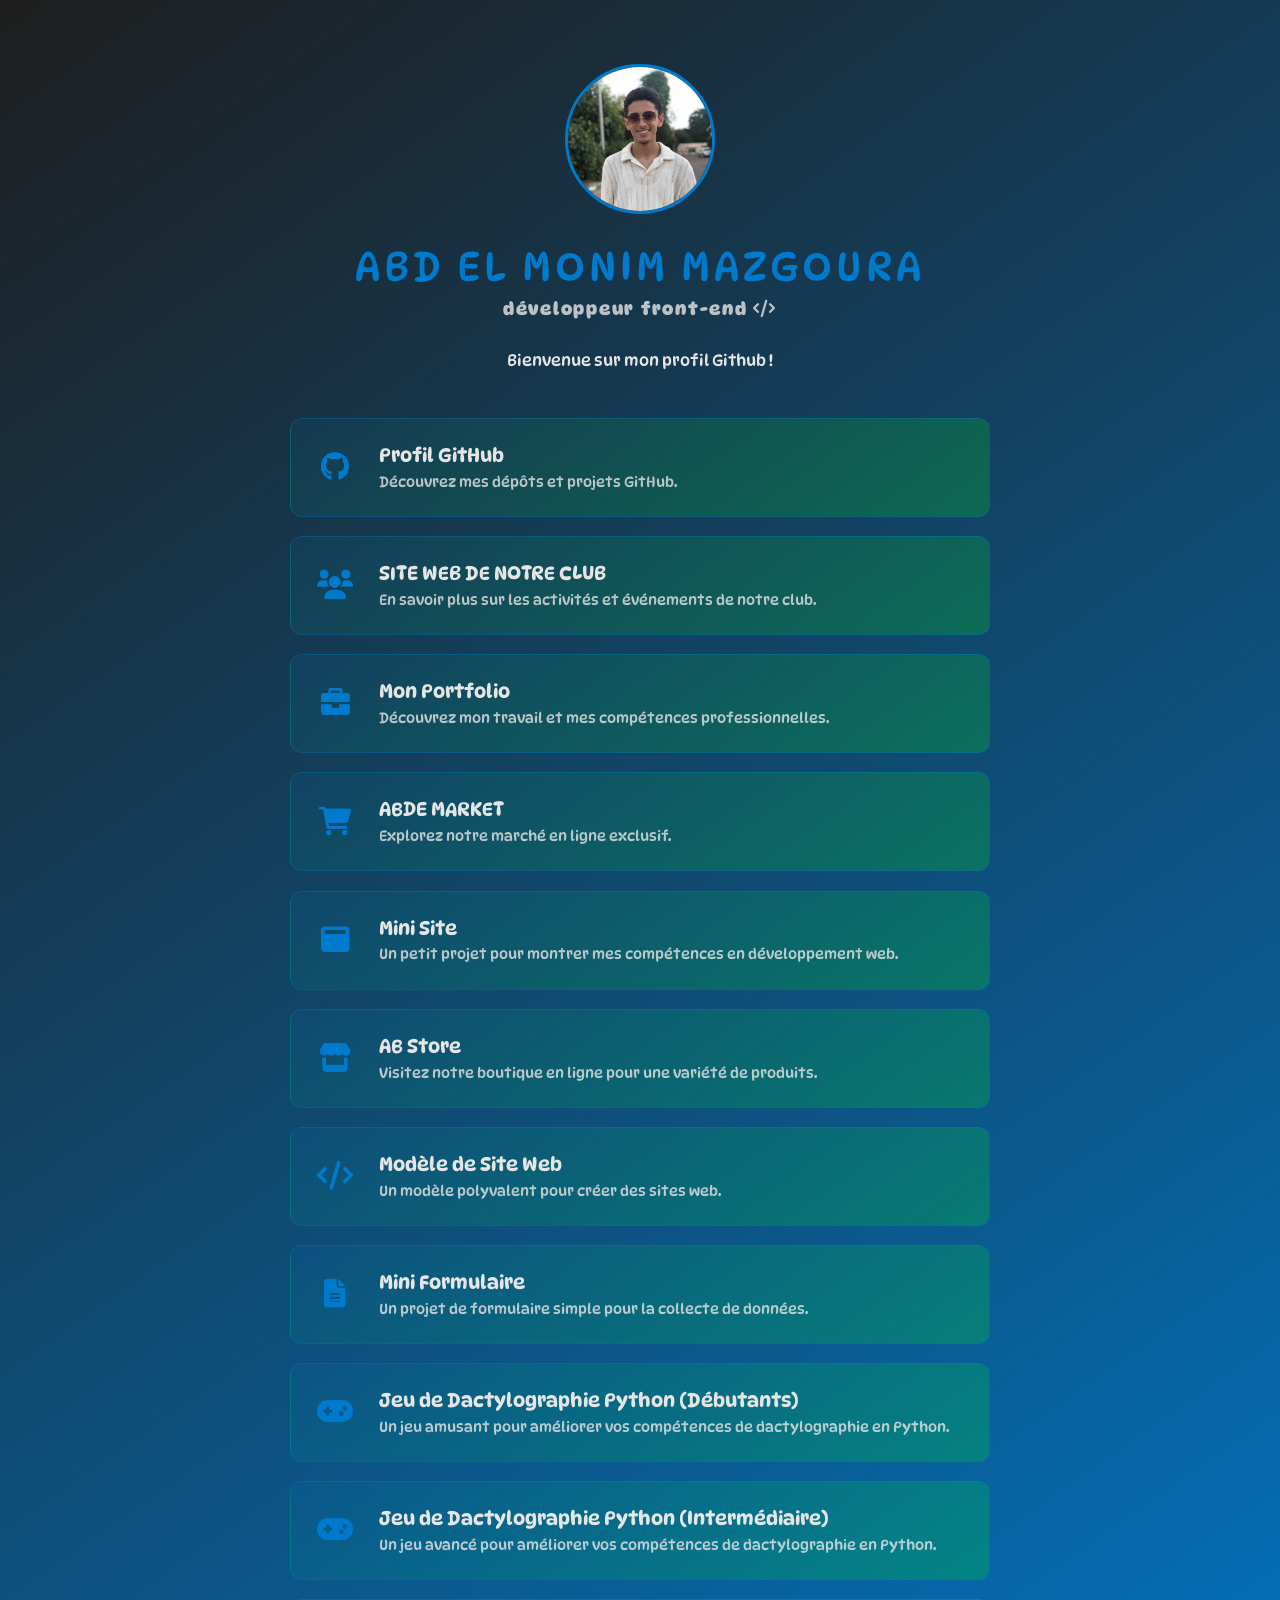
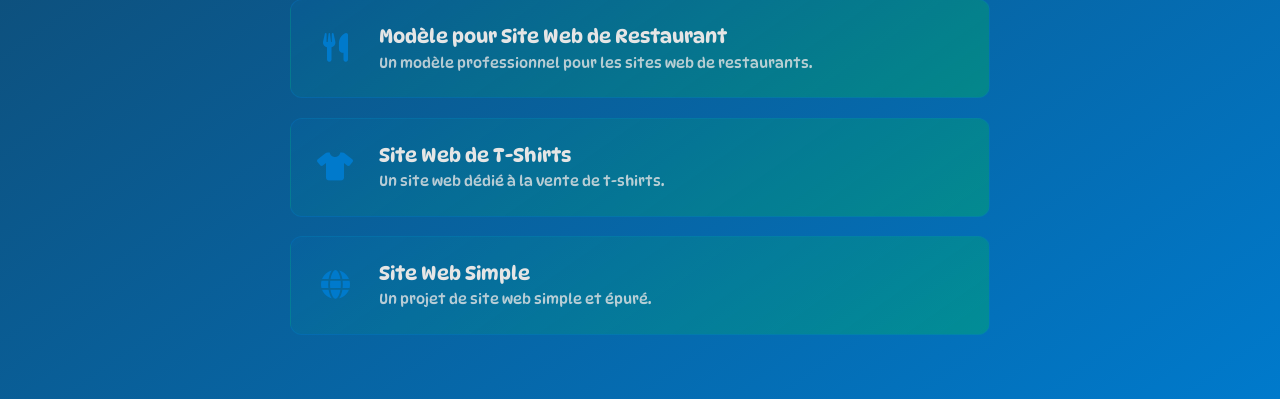
==== GITHUB.html @ 182b6c5c "Update GITHUB.html" ====
<!DOCTYPE html>
<html lang="fr">
<head>
  <meta charset="UTF-8">
  <meta name="viewport" content="width=device-width, initial-scale=1.0">
  <title>Abd El Monim Mazgoura | Développeur Front-End</title>
  <link rel="stylesheet" href="https://cdnjs.cloudflare.com/ajax/libs/font-awesome/6.0.0-beta3/css/all.min.css">
  <link rel="icon" type="image/x-icon" href="2.png">
  <link rel="stylesheet" href="https://fonts.googleapis.com/css2?family=DynaPuff:wght@300;400;500&display=swap">
  <link rel="stylesheet" href="style2.CSS">
</head>

<body>
  <div class="profil-container">
    <a href="index.html" style="background-color: transparent;box-shadow: 0 0 0;">
      <img src="minee.jpg" alt="Portrait Professionnel" class="photo-profil">
    </a>
    <h1>ABD EL MONIM MAZGOURA</h1>
    <h2>développeur front-end <i class="fas fa-code"></i></h2>
    <p>Bienvenue sur mon profil Github !</p>
  </div>

  <div class="grid-liens">
    <a href="https://github.com/ABDE777" class="lien-premium" target="_blank" rel="noopener">
      <i class="icone fab fa-github"></i>
      <div class="texte-lien">
        <div class="titre-lien">Profil GitHub</div>
        <div class="description-lien">Découvrez mes dépôts et projets GitHub.</div>
      </div>
    </a>

    <a href="https://clubitisfo.vercel.app/" class="lien-premium" target="_blank" rel="noopener">
      <i class="icone fas fa-users"></i>
      <div class="texte-lien">
        <div class="titre-lien">SITE WEB DE NOTRE CLUB</div>
        <div class="description-lien">En savoir plus sur les activités et événements de notre club.</div>
      </div>
    </a>

    <a href="https://abdel-portfolioo.vercel.app/" class="lien-premium" target="_blank" rel="noopener">
      <i class="icone fas fa-briefcase"></i>
      <div class="texte-lien">
        <div class="titre-lien">Mon Portfolio</div>
        <div class="description-lien">Découvrez mon travail et mes compétences professionnelles.</div>
      </div>
    </a>

    <a href="https://abde777.github.io/ABDE-MARKET/" class="lien-premium" target="_blank" rel="noopener">
      <i class="icone fas fa-shopping-cart"></i>
      <div class="texte-lien">
        <div class="titre-lien">ABDE MARKET</div>
        <div class="description-lien">Explorez notre marché en ligne exclusif.</div>
      </div>
    </a>

    <a href="https://abde777.github.io/tp/" class="lien-premium" target="_blank" rel="noopener">
      <i class="icone fas fa-window-maximize"></i>
      <div class="texte-lien">
        <div class="titre-lien">Mini Site</div>
        <div class="description-lien">Un petit projet pour montrer mes compétences en développement web.</div>
      </div>
    </a>

    <a href="https://abde777.github.io/AB-STORE/iindex.html" class="lien-premium" target='_blank' rel="noopener">
      <i class="icone fas fa-store"></i>
      <div class="texte-lien">
        <div class="titre-lien">AB Store</div>
        <div class="description-lien">Visitez notre boutique en ligne pour une variété de produits.</div>
      </div>
    </a>

    <a href="https://abde777.github.io/website-template/index.HTML" class="lien-premium" target="_blank" rel="noopener">
      <i class="icone fas fa-code"></i>
      <div class="texte-lien">
        <div class="titre-lien">Modèle de Site Web</div>
        <div class="description-lien">Un modèle polyvalent pour créer des sites web.</div>
      </div>
    </a>

    <a href="https://abde777.github.io/formulaire-simple/FORMULAIRE.html" class="lien-premium" target="_blank" rel="noopener">
      <i class="icone fas fa-file-alt"></i>
      <div class="texte-lien">
        <div class="titre-lien">Mini Formulaire</div>
        <div class="description-lien">Un projet de formulaire simple pour la collecte de données.</div>
      </div>
    </a>

    <a href="https://abde777.github.io/python-type-game/py%20game/index.html" class="lien-premium" target="_blank" rel="noopener">
      <i class="icone fas fa-gamepad"></i>
      <div class="texte-lien">
        <div class="titre-lien">Jeu de Dactylographie Python (Débutants)</div>
        <div class="description-lien">Un jeu amusant pour améliorer vos compétences de dactylographie en Python.</div>
      </div>
    </a>

    <a href="https://abde777.github.io/py-game-type-2-/py%20game%20adv/index.html" class="lien-premium" target="_blank" rel="noopener">
      <i class="icone fas fa-gamepad"></i>
      <div class="texte-lien">
        <div class="titre-lien">Jeu de Dactylographie Python (Intermédiaire)</div>
        <div class="description-lien">Un jeu avancé pour améliorer vos compétences de dactylographie en Python.</div>
      </div>
    </a>

    <a href="https://abde777.github.io/template-restaurant/" class="lien-premium" target="_blank" rel="noopener">
      <i class="icone fas fa-utensils"></i>
      <div class="texte-lien">
        <div class="titre-lien">Modèle pour Site Web de Restaurant</div>
        <div class="description-lien">Un modèle professionnel pour les sites web de restaurants.</div>
      </div>
    </a>

    <a href="https://abde777.github.io/SITE2/1stproject/home.html" class="lien-premium" target="_blank" rel="noopener">
      <i class="icone fas fa-tshirt"></i>
      <div class="texte-lien">
        <div class="titre-lien">Site Web de T-Shirts</div>
        <div class="description-lien">Un site web dédié à la vente de t-shirts.</div>
      </div>
    </a>

    <a href="https://abde777.github.io/SITE1/2ND%20PROJECT/index.html" class="lien-premium" target="_blank" rel="noopener">
      <i class="icone fas fa-globe"></i>
      <div class="texte-lien">
        <div class="titre-lien">Site Web Simple</div>
        <div class="description-lien">Un projet de site web simple et épuré.</div>
      </div>
    </a>
  </div>
</body>

</html>
---- style2.CSS ----
:root {
  --noir-profondeur: #1e1e1e;
  --bleu-tech: #007acc;
  --vert-code: #00ff00;
  --blanc-luxe: #e5e5e5;
  --transition: all 0.4s cubic-bezier(0.23, 1, 0.32, 1);
}

* {
  margin: 0;
  padding: 0;
  box-sizing: border-box;
  font-family: "DynaPuff", sans-serif;
}

body {
  background: linear-gradient(145deg, #1e1e1e, #007acc);
  color: var(--blanc-luxe);
  min-height: 100vh;
  display: flex;
  flex-direction: column;
  align-items: center;
  padding: 4rem 1rem;
}

.profil-container {
  text-align: center;
  margin-bottom: 3rem;
  animation: fadeIn 2s ease-in-out;
}

.photo-profil {
  width: 150px;
  height: 150px;
  border-radius: 50%;
  border: 3px solid var(--bleu-tech);
  margin-bottom: 1.5rem;
  transition: transform 0.4s ease;
  animation: bounceIn 2s ease-in-out;
}

.photo-profil:hover {
  transform: scale(1.05);
}

h1 {
  font-size: 2.5rem;
  font-weight: 300;
  letter-spacing: 0.1em;
  margin-bottom: 0.5rem;
  color: var(--bleu-tech);
}

h2 {
  font-size: 1.1rem;
  color: var(--blanc-luxe);
  opacity: 0.8;
  letter-spacing: 0.1em;
  margin-bottom: 2rem;
}

.grid-liens {
  display: grid;
  gap: 1.2rem;
  max-width: 700px;
  width: 100%;
}

.lien-premium {
  background: linear-gradient(
    145deg,
    rgba(0, 122, 204, 0.1),
    rgba(0, 255, 0, 0.2)
  );
  padding: 1.5rem;
  border-radius: 12px;
  text-decoration: none;
  display: flex;
  align-items: center;
  gap: 1.5rem;
  transition: var(--transition);
  border: 1px solid rgba(0, 122, 204, 0.3);
  animation: slideIn 1s ease-in-out;
}

.lien-premium:hover {
  transform: translateY(-3px);
  background: linear-gradient(
    145deg,
    rgba(0, 122, 204, 0.15),
    rgba(0, 255, 0, 0.25)
  );
  box-shadow: 0 10px 30px rgba(0, 0, 0, 0.3);
}

.icone {
  font-size: 1.8rem;
  color: var(--bleu-tech);
  min-width: 40px;
  text-align: center;
}

.texte-lien {
  text-align: left;
}

.titre-lien {
  font-size: 1.2rem;
  font-weight: 500;
  color: var(--blanc-luxe);
  margin-bottom: 0.3rem;
}

.description-lien {
  font-size: 0.9rem;
  color: rgba(229, 229, 229, 0.8);
  line-height: 1.4;
}

@media (max-width: 768px) {
  h1 {
    font-size: 2rem;
  }
  .photo-profil {
    width: 120px;
    height: 120px;
  }
  .lien-premium {
    padding: 1.2rem;
  }
}

@keyframes fadeIn {
  from {
    opacity: 0;
    will-change: opacity;
  }
  to {
    opacity: 1;
    will-change: opacity;
  }
}

@keyframes bounceIn {
  0%,
  20%,
  40%,
  60%,
  80%,
  100% {
    transform: translateY(0);
    will-change: transform;
  }
  50% {
    transform: translateY(-10px);
    will-change: transform;
  }
}

@keyframes slideIn {
  from {
    transform: translateX(-100%);
    will-change: transform;
  }
  to {
    transform: translateX(0);
    will-change: transform;
  }
}
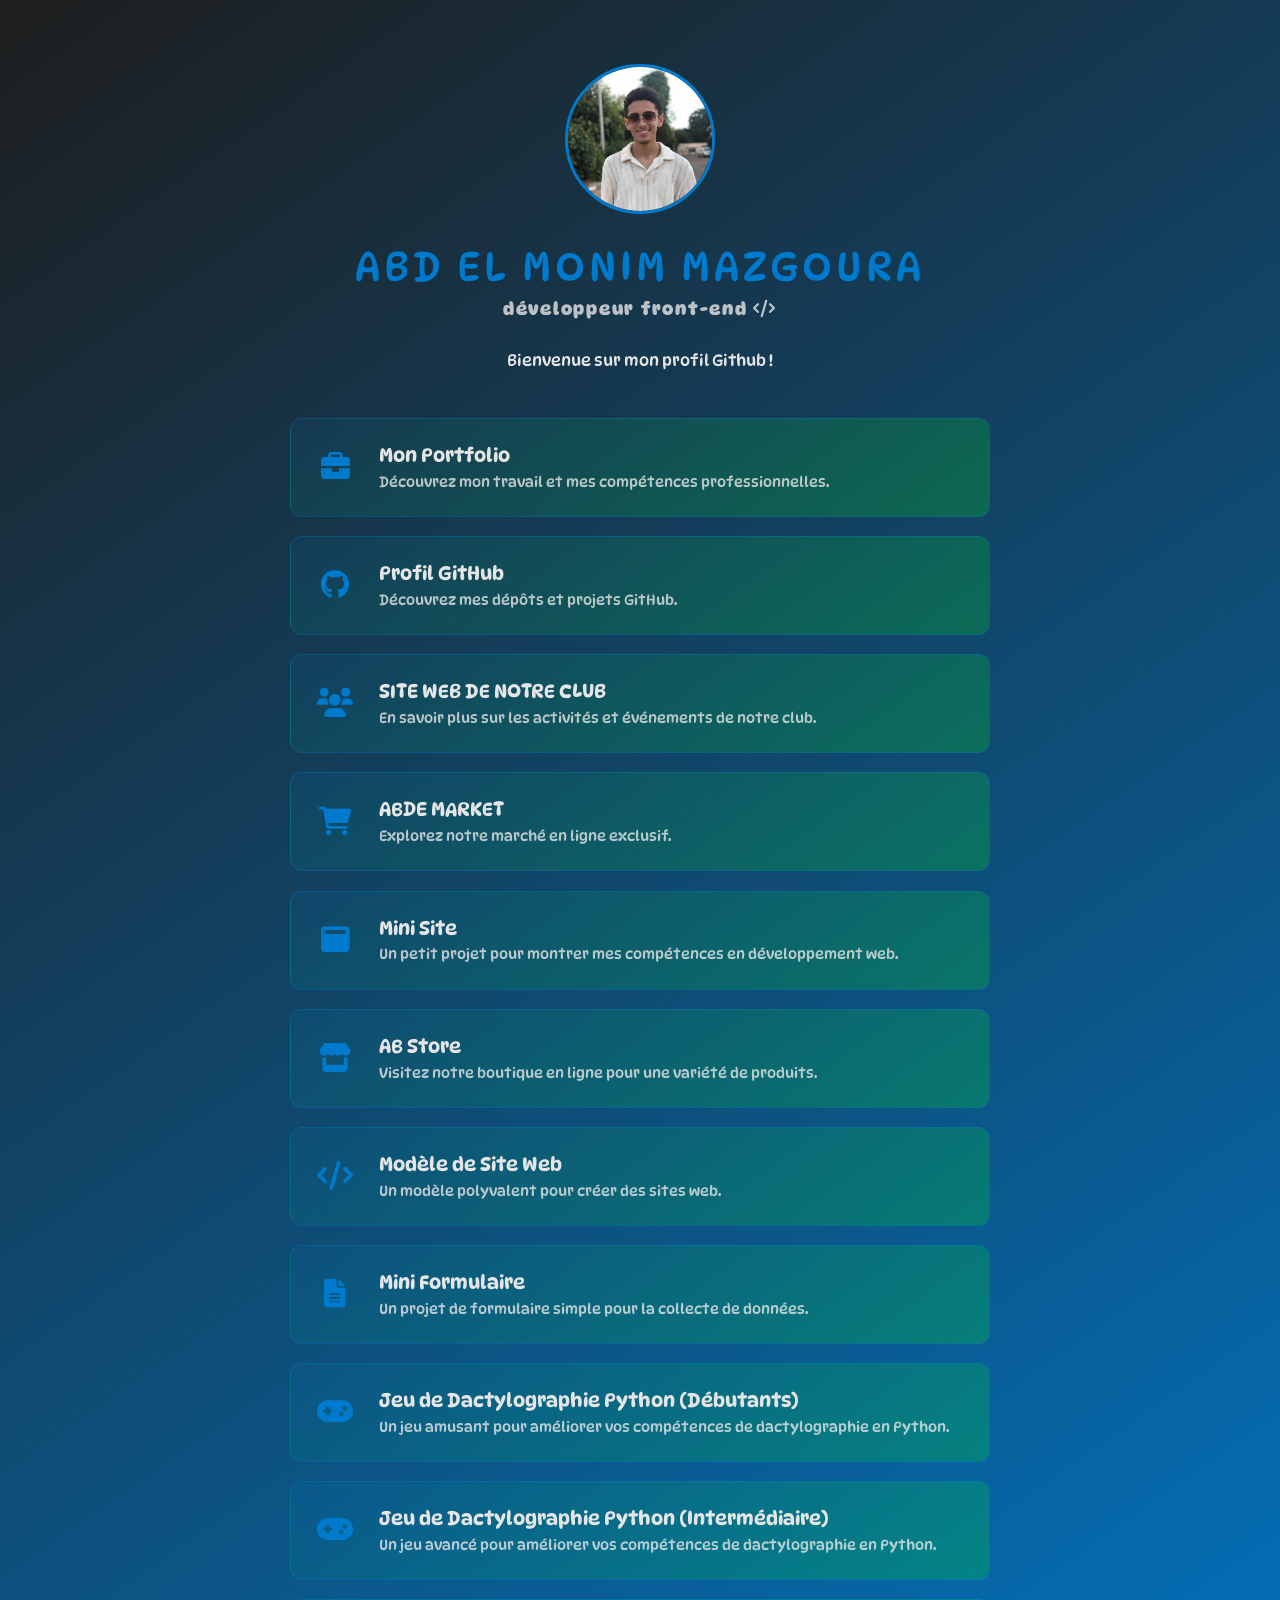
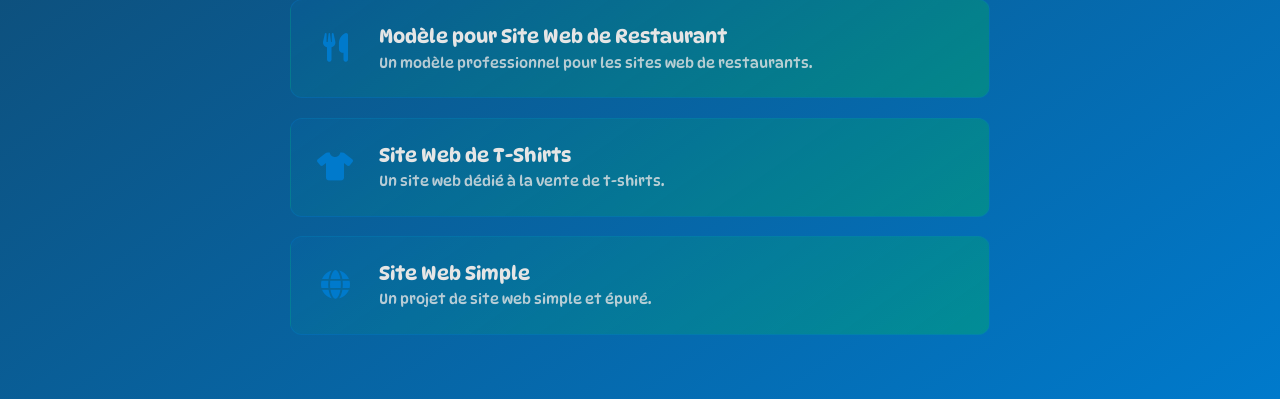
==== commit 8ab481a3: "Update GITHUB.html" ====
--- a/GITHUB.html
+++ b/GITHUB.html
@@ -21,6 +21,13 @@
   </div>
 
   <div class="grid-liens">
+      <a href="https://abdel-portfolioo.vercel.app/" class="lien-premium" target="_blank" rel="noopener">
+      <i class="icone fas fa-briefcase"></i>
+      <div class="texte-lien">
+        <div class="titre-lien">Mon Portfolio</div>
+        <div class="description-lien">Découvrez mon travail et mes compétences professionnelles.</div>
+      </div>
+    </a>
     <a href="https://github.com/ABDE777" class="lien-premium" target="_blank" rel="noopener">
       <i class="icone fab fa-github"></i>
       <div class="texte-lien">
@@ -34,14 +41,6 @@
       <div class="texte-lien">
         <div class="titre-lien">SITE WEB DE NOTRE CLUB</div>
         <div class="description-lien">En savoir plus sur les activités et événements de notre club.</div>
-      </div>
-    </a>
-
-    <a href="https://abdel-portfolioo.vercel.app/" class="lien-premium" target="_blank" rel="noopener">
-      <i class="icone fas fa-briefcase"></i>
-      <div class="texte-lien">
-        <div class="titre-lien">Mon Portfolio</div>
-        <div class="description-lien">Découvrez mon travail et mes compétences professionnelles.</div>
       </div>
     </a>
 
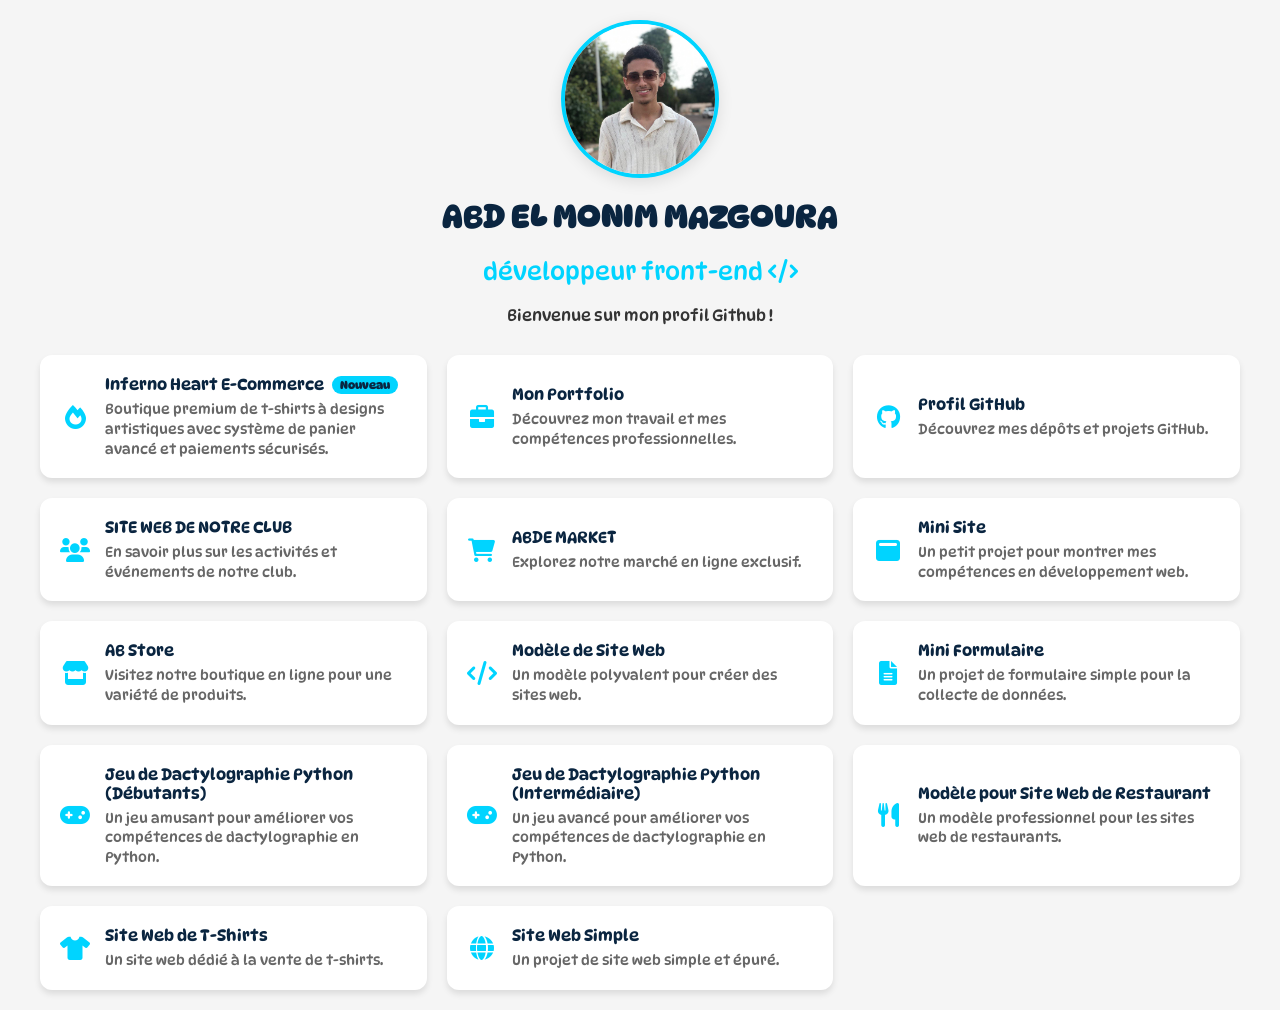
==== commit b77bcc9b: "Add files via upload" ====
--- a/GITHUB.html
+++ b/GITHUB.html
@@ -7,7 +7,114 @@
   <link rel="stylesheet" href="https://cdnjs.cloudflare.com/ajax/libs/font-awesome/6.0.0-beta3/css/all.min.css">
   <link rel="icon" type="image/x-icon" href="2.png">
   <link rel="stylesheet" href="https://fonts.googleapis.com/css2?family=DynaPuff:wght@300;400;500&display=swap">
-  <link rel="stylesheet" href="style2.CSS">
+  <style>
+    /* Styles de base */
+    body {
+      font-family: 'DynaPuff', sans-serif;
+      background-color: #f5f5f5;
+      margin: 0;
+      padding: 20px;
+      color: #333;
+    }
+    
+    .profil-container {
+      text-align: center;
+      margin-bottom: 30px;
+    }
+    
+    .photo-profil {
+      width: 150px;
+      height: 150px;
+      border-radius: 50%;
+      object-fit: cover;
+      border: 4px solid #00d4ff;
+      box-shadow: 0 4px 15px rgba(0, 0, 0, 0.1);
+      transition: transform 0.3s;
+    }
+    
+    .photo-profil:hover {
+      transform: scale(1.05);
+    }
+    
+    h1 {
+      color: #0a2540;
+      margin-top: 15px;
+    }
+    
+    h2 {
+      color: #00d4ff;
+      font-weight: 400;
+    }
+    
+    /* Grid des liens */
+    .grid-liens {
+      display: grid;
+      grid-template-columns: repeat(auto-fill, minmax(300px, 1fr));
+      gap: 20px;
+      max-width: 1200px;
+      margin: 0 auto;
+    }
+    
+    .lien-premium {
+      background: white;
+      border-radius: 12px;
+      padding: 20px;
+      display: flex;
+      align-items: center;
+      text-decoration: none;
+      color: inherit;
+      box-shadow: 0 4px 6px rgba(0, 0, 0, 0.1);
+      transition: transform 0.3s, box-shadow 0.3s;
+    }
+    
+    .lien-premium:hover {
+      transform: translateY(-5px);
+      box-shadow: 0 10px 20px rgba(0, 0, 0, 0.1);
+    }
+    
+    .icone {
+      font-size: 24px;
+      margin-right: 15px;
+      color: #00d4ff;
+      min-width: 30px;
+      text-align: center;
+    }
+    
+    .texte-lien {
+      flex: 1;
+    }
+    
+    .titre-lien {
+      font-weight: 500;
+      color: #0a2540;
+      margin-bottom: 5px;
+      display: flex;
+      align-items: center;
+    }
+    
+    .description-lien {
+      font-size: 14px;
+      color: #666;
+      line-height: 1.4;
+    }
+    
+    .badge-nouveau {
+      background: #00d4ff;
+      color: #0a2540;
+      font-size: 0.7em;
+      padding: 2px 8px;
+      border-radius: 10px;
+      margin-left: 8px;
+      font-weight: bold;
+    }
+    
+    /* Responsive */
+    @media (max-width: 768px) {
+      .grid-liens {
+        grid-template-columns: 1fr;
+      }
+    }
+  </style>
 </head>
 
 <body>
@@ -21,13 +128,23 @@
   </div>
 
   <div class="grid-liens">
-      <a href="https://abdel-portfolioo.vercel.app/" class="lien-premium" target="_blank" rel="noopener">
+    <!-- Nouveau projet Inferno Heart en première position -->
+    <a href="https://inferno-heart-ecommerce.vercel.app/" class="lien-premium" target="_blank" rel="noopener">
+      <i class="icone fas fa-fire"></i>
+      <div class="texte-lien">
+        <div class="titre-lien">Inferno Heart E-Commerce <span class="badge-nouveau">Nouveau</span></div>
+        <div class="description-lien">Boutique premium de t-shirts à designs artistiques avec système de panier avancé et paiements sécurisés.</div>
+      </div>
+    </a>
+
+    <a href="https://abdelmonim-mazgoura-portfolio.vercel.app/" class="lien-premium" target="_blank" rel="noopener">
       <i class="icone fas fa-briefcase"></i>
       <div class="texte-lien">
         <div class="titre-lien">Mon Portfolio</div>
         <div class="description-lien">Découvrez mon travail et mes compétences professionnelles.</div>
       </div>
     </a>
+
     <a href="https://github.com/ABDE777" class="lien-premium" target="_blank" rel="noopener">
       <i class="icone fab fa-github"></i>
       <div class="texte-lien">
@@ -125,5 +242,4 @@
     </a>
   </div>
 </body>
-
 </html>
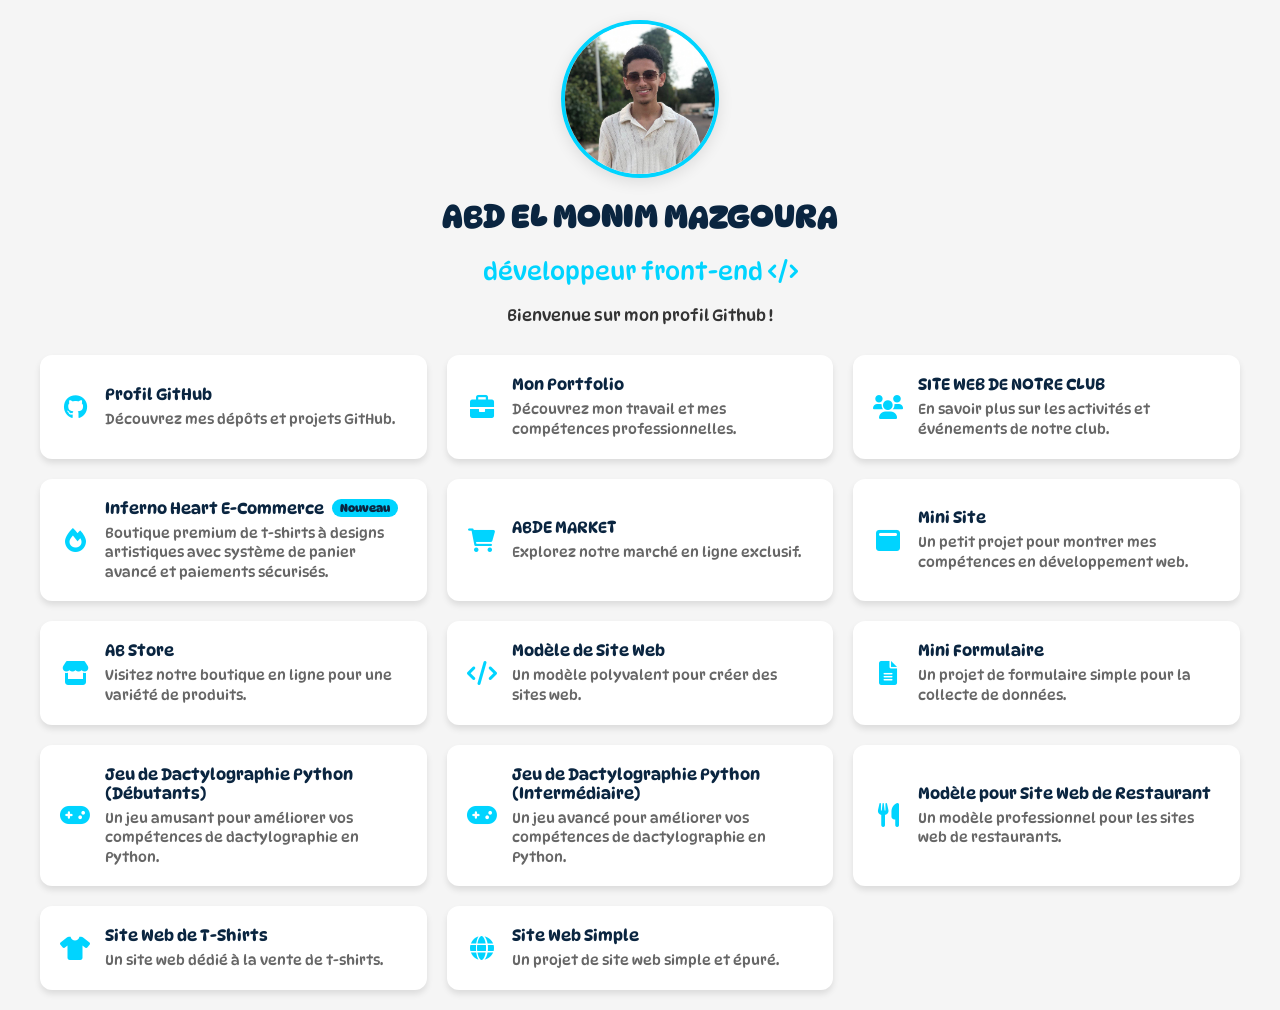
==== commit d134d5d8: "Update GITHUB.html" ====
--- a/GITHUB.html
+++ b/GITHUB.html
@@ -128,7 +128,32 @@
   </div>
 
   <div class="grid-liens">
-    <!-- Nouveau projet Inferno Heart en première position -->
+      <a href="https://github.com/ABDE777" class="lien-premium" target="_blank" rel="noopener">
+      <i class="icone fab fa-github"></i>
+      <div class="texte-lien">
+        <div class="titre-lien">Profil GitHub</div>
+        <div class="description-lien">Découvrez mes dépôts et projets GitHub.</div>
+      </div>
+    </a>
+
+    <a href="https://abdelmonim-mazgoura.vercel.app/" class="lien-premium" target="_blank" rel="noopener">
+      <i class="icone fas fa-briefcase"></i>
+      <div class="texte-lien">
+        <div class="titre-lien">Mon Portfolio</div>
+        <div class="description-lien">Découvrez mon travail et mes compétences professionnelles.</div>
+      </div>
+    </a>
+
+
+
+    <a href="https://clubitisfo.vercel.app/" class="lien-premium" target="_blank" rel="noopener">
+      <i class="icone fas fa-users"></i>
+      <div class="texte-lien">
+        <div class="titre-lien">SITE WEB DE NOTRE CLUB</div>
+        <div class="description-lien">En savoir plus sur les activités et événements de notre club.</div>
+      </div>
+    </a>
+ 
     <a href="https://inferno-heart-ecommerce.vercel.app/" class="lien-premium" target="_blank" rel="noopener">
       <i class="icone fas fa-fire"></i>
       <div class="texte-lien">
@@ -136,31 +161,6 @@
         <div class="description-lien">Boutique premium de t-shirts à designs artistiques avec système de panier avancé et paiements sécurisés.</div>
       </div>
     </a>
-
-    <a href="https://abdelmonim-mazgoura-portfolio.vercel.app/" class="lien-premium" target="_blank" rel="noopener">
-      <i class="icone fas fa-briefcase"></i>
-      <div class="texte-lien">
-        <div class="titre-lien">Mon Portfolio</div>
-        <div class="description-lien">Découvrez mon travail et mes compétences professionnelles.</div>
-      </div>
-    </a>
-
-    <a href="https://github.com/ABDE777" class="lien-premium" target="_blank" rel="noopener">
-      <i class="icone fab fa-github"></i>
-      <div class="texte-lien">
-        <div class="titre-lien">Profil GitHub</div>
-        <div class="description-lien">Découvrez mes dépôts et projets GitHub.</div>
-      </div>
-    </a>
-
-    <a href="https://clubitisfo.vercel.app/" class="lien-premium" target="_blank" rel="noopener">
-      <i class="icone fas fa-users"></i>
-      <div class="texte-lien">
-        <div class="titre-lien">SITE WEB DE NOTRE CLUB</div>
-        <div class="description-lien">En savoir plus sur les activités et événements de notre club.</div>
-      </div>
-    </a>
-
     <a href="https://abde777.github.io/ABDE-MARKET/" class="lien-premium" target="_blank" rel="noopener">
       <i class="icone fas fa-shopping-cart"></i>
       <div class="texte-lien">
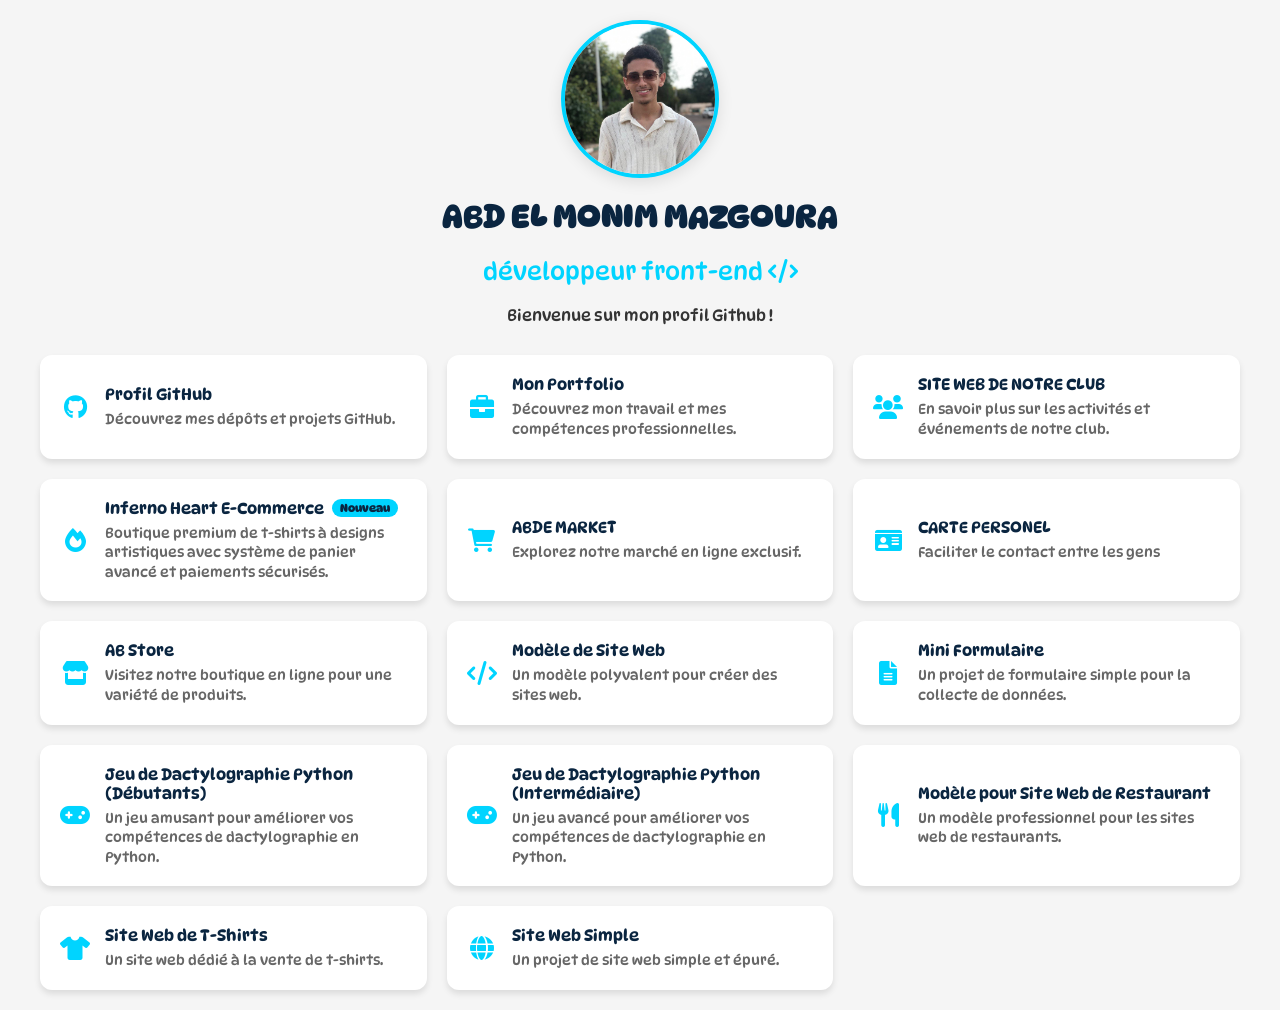
==== commit 44fa8c7a: "Update GITHUB.html" ====
--- a/GITHUB.html
+++ b/GITHUB.html
@@ -168,14 +168,15 @@
         <div class="description-lien">Explorez notre marché en ligne exclusif.</div>
       </div>
     </a>
-
-    <a href="https://abde777.github.io/tp/" class="lien-premium" target="_blank" rel="noopener">
-      <i class="icone fas fa-window-maximize"></i>
-      <div class="texte-lien">
-        <div class="titre-lien">Mini Site</div>
-        <div class="description-lien">Un petit projet pour montrer mes compétences en développement web.</div>
-      </div>
-    </a>
+<a href="https://abde777.github.io/mini-linktree/LINKTREE.HTML" class="lien-premium" target="_blank" rel="noopener">
+  <i class="icone fas fa-id-card"></i>
+  <div class="texte-lien">
+    <div class="titre-lien">CARTE PERSONEL</div>
+    <div class="description-lien">Faciliter le contact entre les gens</div>
+  </div>
+</a>
+
+    
 
     <a href="https://abde777.github.io/AB-STORE/iindex.html" class="lien-premium" target='_blank' rel="noopener">
       <i class="icone fas fa-store"></i>
@@ -225,7 +226,7 @@
       </div>
     </a>
 
-    <a href="https://abde777.github.io/SITE2/1stproject/home.html" class="lien-premium" target="_blank" rel="noopener">
+    <a href="https://abde777.github.io/SITE2/home.html" class="lien-premium" target="_blank" rel="noopener">
       <i class="icone fas fa-tshirt"></i>
       <div class="texte-lien">
         <div class="titre-lien">Site Web de T-Shirts</div>
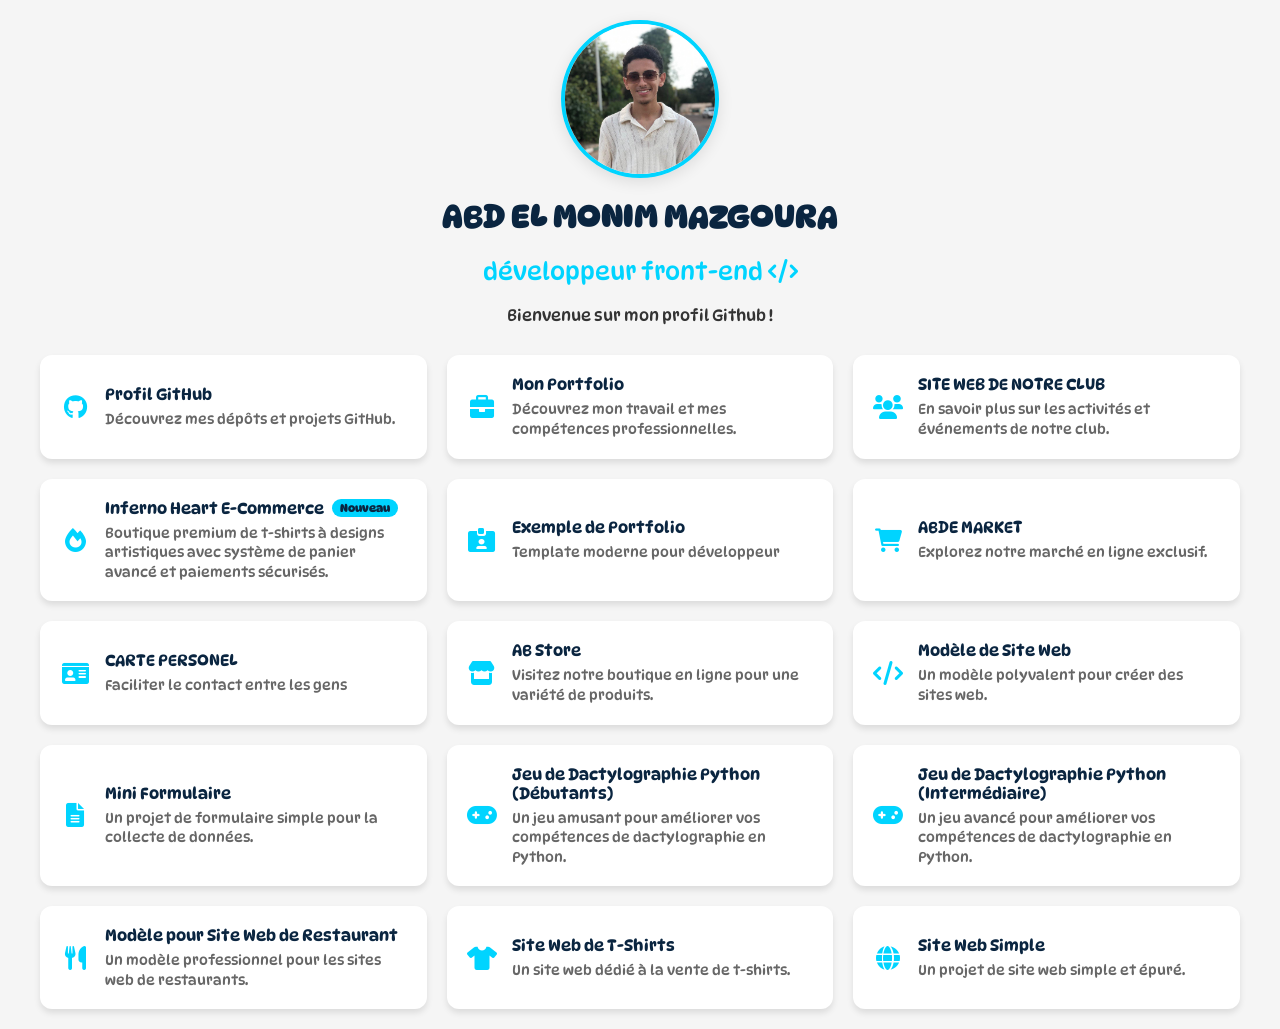
==== commit c5431cc7: "Update GITHUB.html" ====
--- a/GITHUB.html
+++ b/GITHUB.html
@@ -161,6 +161,14 @@
         <div class="description-lien">Boutique premium de t-shirts à designs artistiques avec système de panier avancé et paiements sécurisés.</div>
       </div>
     </a>
+    <a href="https://abdelmonim-mazgoura-portfolio.vercel.app/" class="lien-premium" target="_blank" rel="noopener">
+  <i class="icone fas fa-id-card-alt"></i>
+  <div class="texte-lien">
+    <div class="titre-lien">Exemple de Portfolio</div>
+    <div class="description-lien">Template moderne pour développeur</div>
+  </div>
+</a>
+
     <a href="https://abde777.github.io/ABDE-MARKET/" class="lien-premium" target="_blank" rel="noopener">
       <i class="icone fas fa-shopping-cart"></i>
       <div class="texte-lien">
